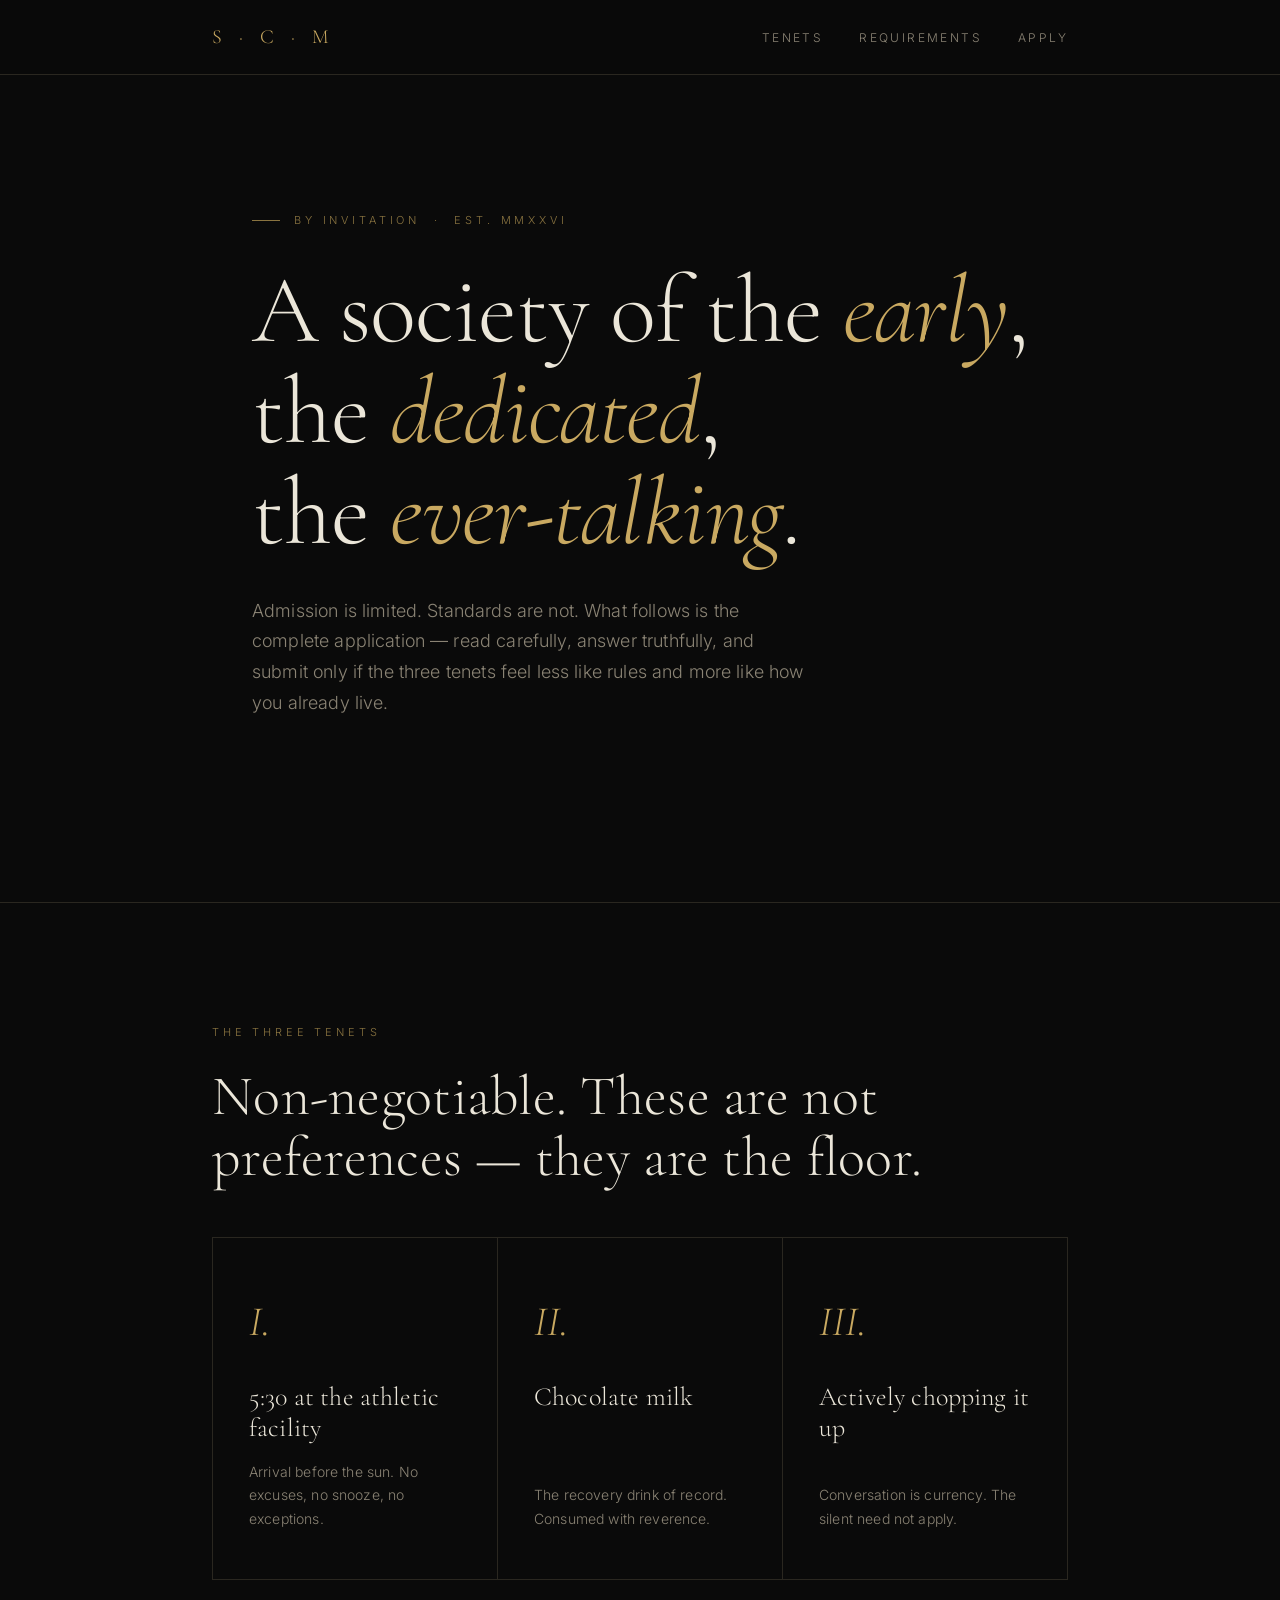
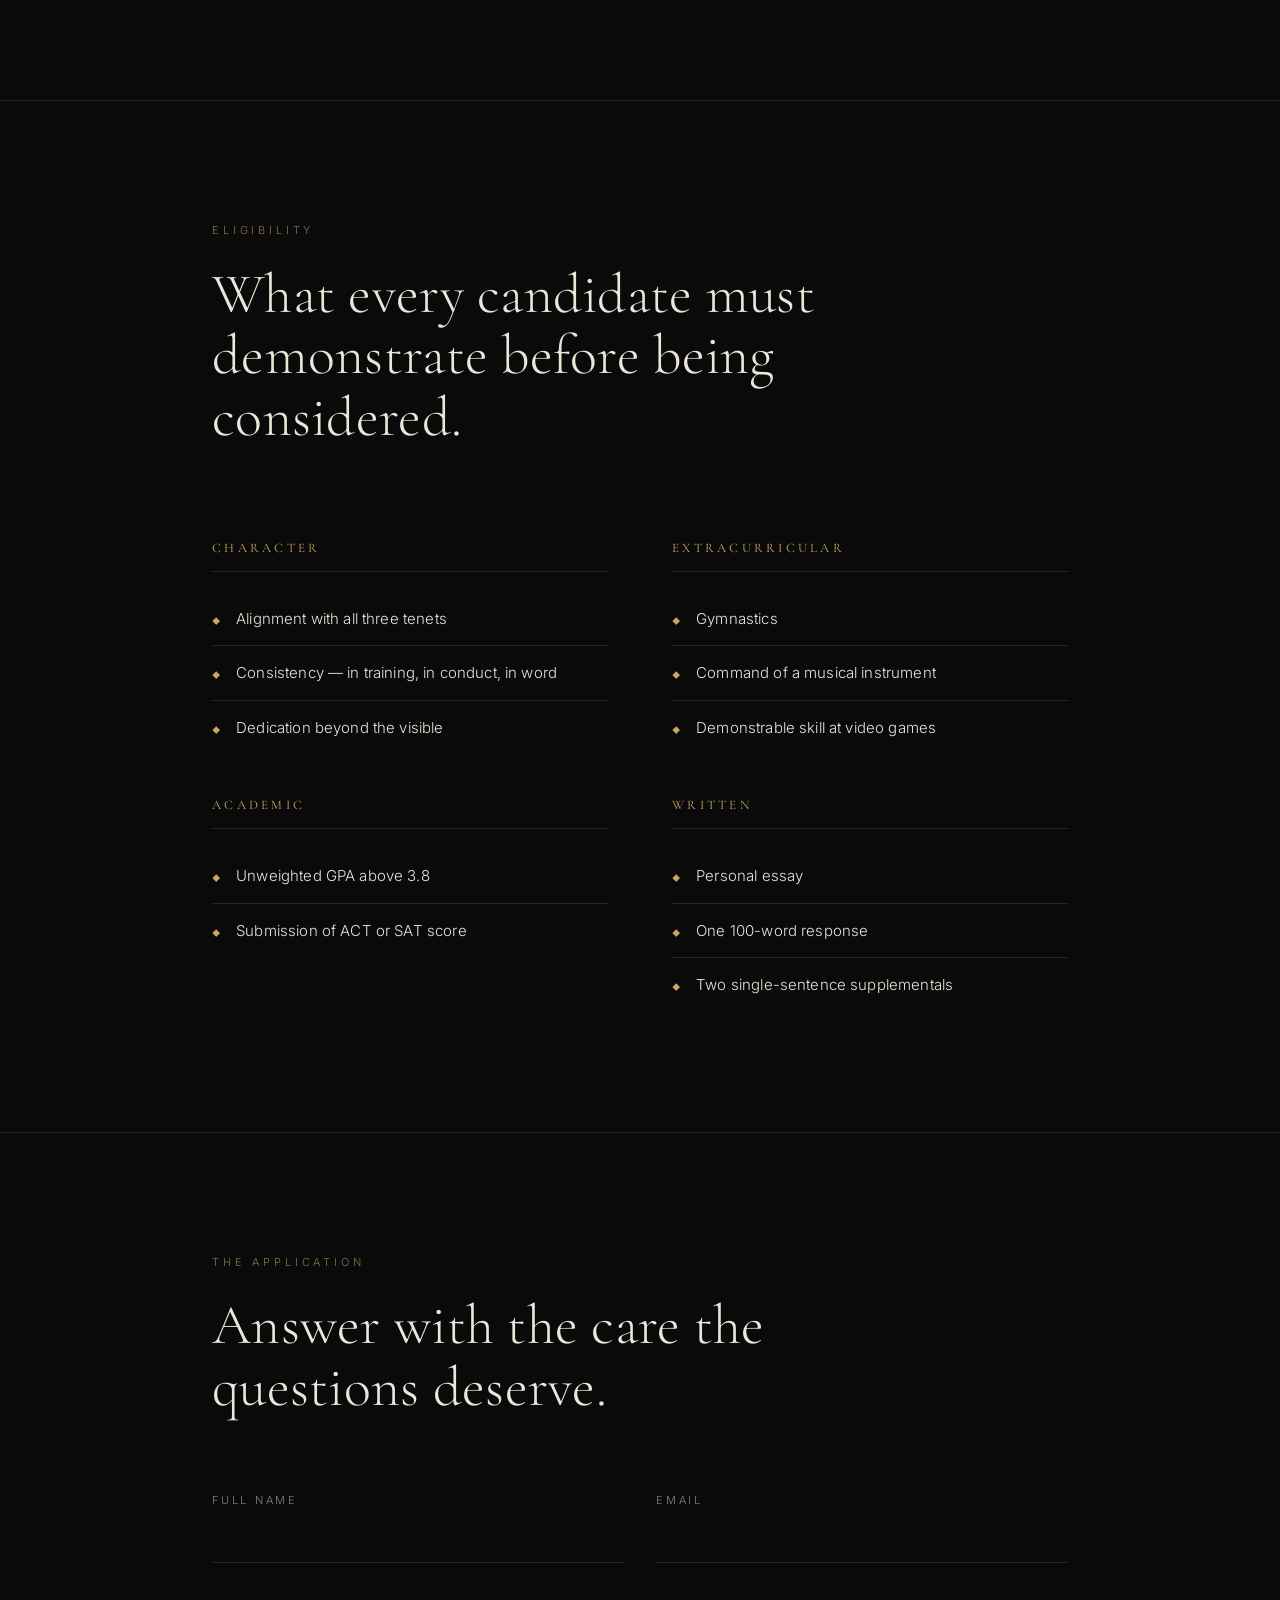
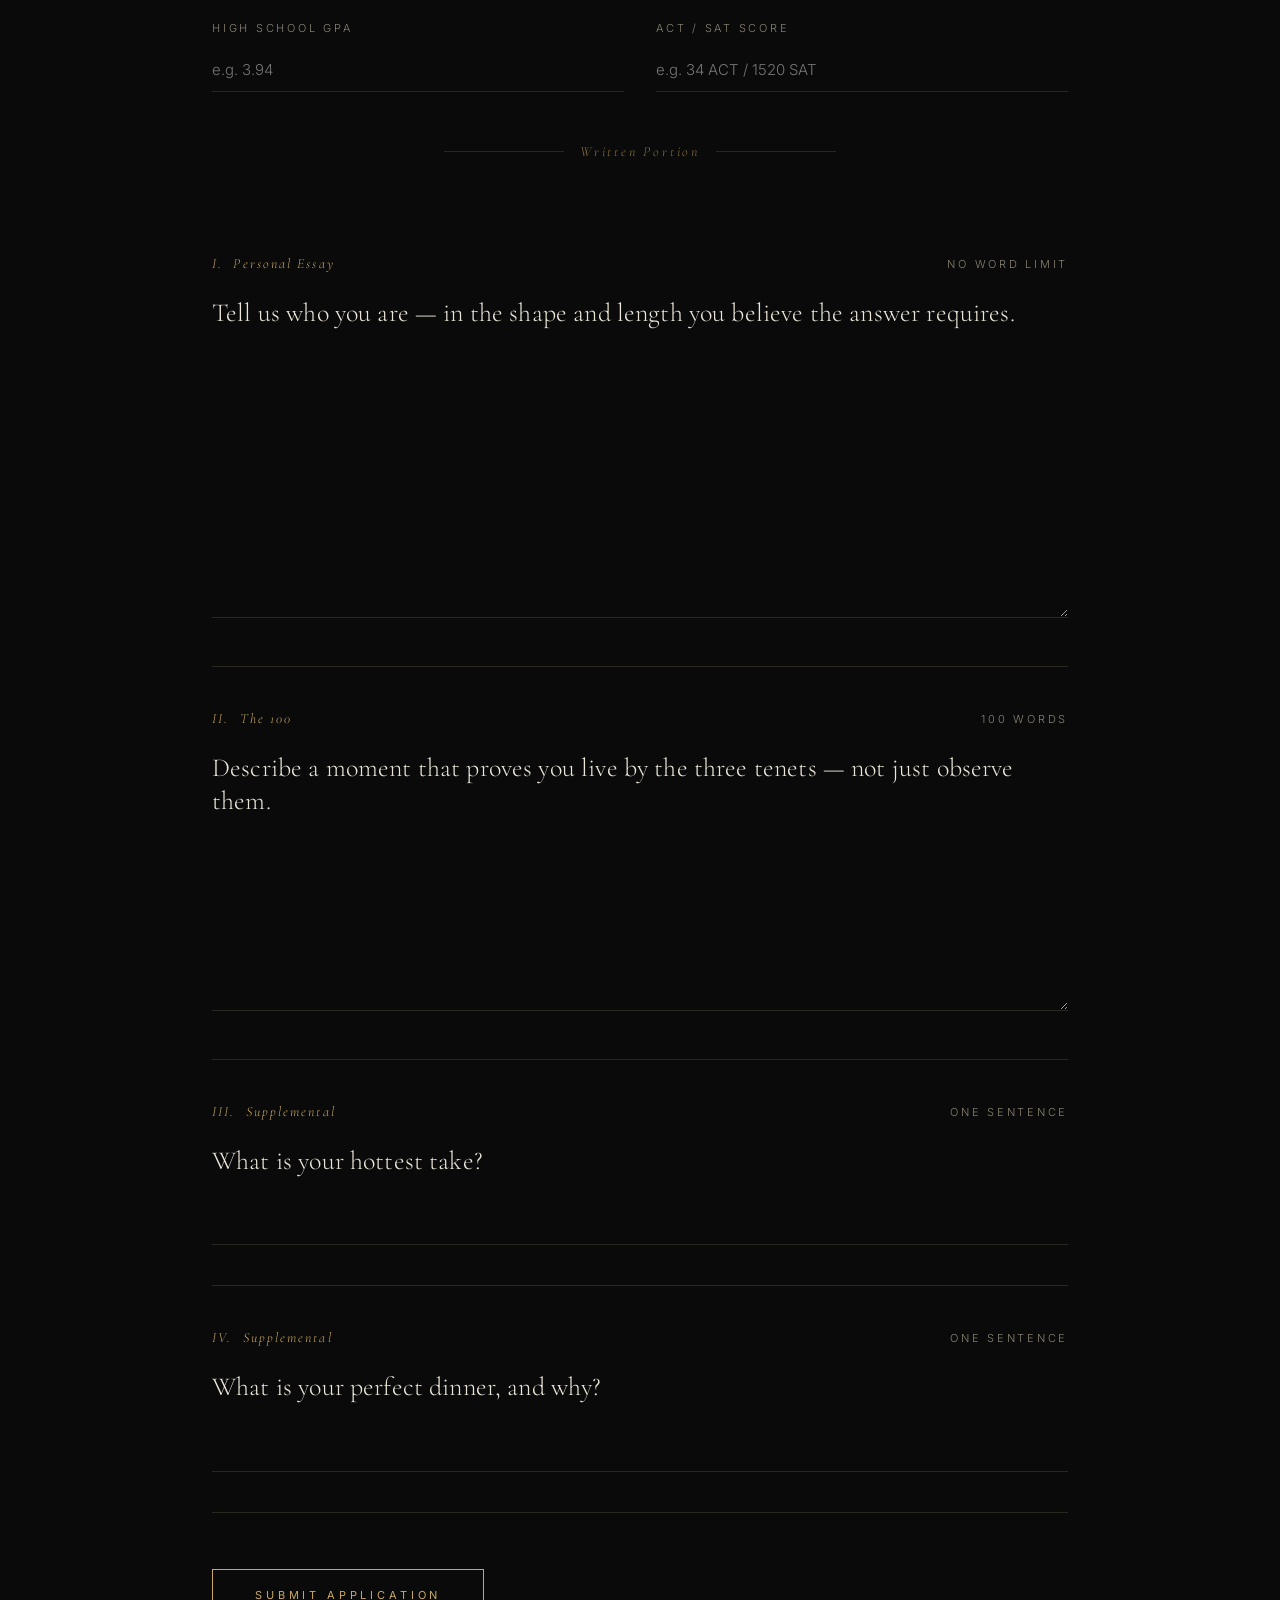
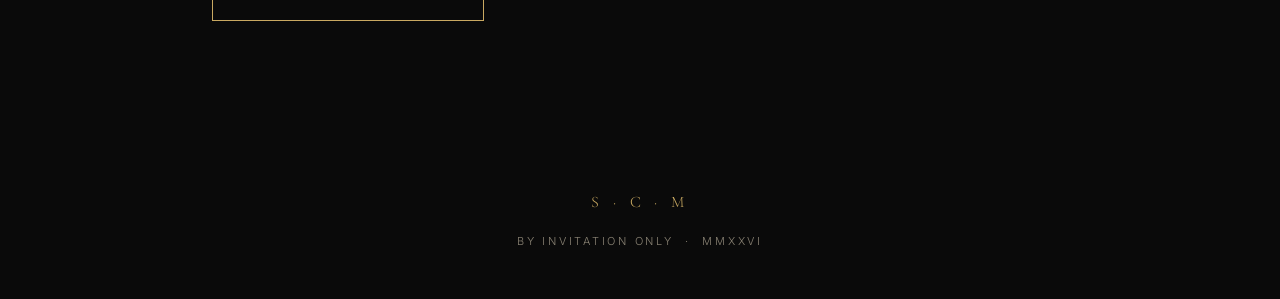
==== site/index.html @ 89fcc74a "Add dark luxury society application site Single-page site at site/index.html with the three tenets, " ====
<!DOCTYPE html>
<html lang="en">
<head>
<meta charset="UTF-8">
<meta name="viewport" content="width=device-width, initial-scale=1.0">
<title>The Society — Application</title>
<link rel="preconnect" href="https://fonts.googleapis.com">
<link rel="preconnect" href="https://fonts.gstatic.com" crossorigin>
<link href="https://fonts.googleapis.com/css2?family=Cormorant+Garamond:wght@300;400;500&family=Inter:wght@300;400;500&display=swap" rel="stylesheet">
<style>
  :root {
    --bg: #0a0a0a;
    --bg-soft: #111111;
    --ink: #ebe6d9;
    --ink-dim: #8a8374;
    --rule: #2a2720;
    --gold: #c9a961;
    --gold-dim: #8a7440;
  }

  * { margin: 0; padding: 0; box-sizing: border-box; }

  html { scroll-behavior: smooth; }

  body {
    background: var(--bg);
    color: var(--ink);
    font-family: 'Inter', -apple-system, sans-serif;
    font-weight: 300;
    font-size: 15px;
    line-height: 1.7;
    letter-spacing: 0.01em;
    -webkit-font-smoothing: antialiased;
  }

  .serif {
    font-family: 'Cormorant Garamond', Georgia, serif;
    font-weight: 300;
    letter-spacing: 0.005em;
  }

  /* Layout */
  .wrap {
    max-width: 920px;
    margin: 0 auto;
    padding: 0 32px;
  }

  section {
    padding: 120px 0;
    border-bottom: 1px solid var(--rule);
  }

  section:last-of-type { border-bottom: none; }

  /* Nav */
  nav {
    position: sticky;
    top: 0;
    z-index: 10;
    background: rgba(10, 10, 10, 0.85);
    backdrop-filter: blur(12px);
    -webkit-backdrop-filter: blur(12px);
    border-bottom: 1px solid var(--rule);
  }
  nav .wrap {
    display: flex;
    justify-content: space-between;
    align-items: center;
    padding-top: 20px;
    padding-bottom: 20px;
  }
  .mark {
    font-family: 'Cormorant Garamond', serif;
    font-size: 20px;
    letter-spacing: 0.3em;
    color: var(--gold);
    text-transform: uppercase;
  }
  nav ul {
    list-style: none;
    display: flex;
    gap: 36px;
  }
  nav a {
    color: var(--ink-dim);
    text-decoration: none;
    font-size: 12px;
    letter-spacing: 0.2em;
    text-transform: uppercase;
    transition: color 0.3s;
  }
  nav a:hover { color: var(--ink); }

  @media (max-width: 640px) {
    nav ul { display: none; }
  }

  /* Hero */
  .hero {
    min-height: 92vh;
    display: flex;
    flex-direction: column;
    justify-content: center;
    padding: 80px 0;
    border-bottom: 1px solid var(--rule);
  }
  .eyebrow {
    font-size: 11px;
    letter-spacing: 0.35em;
    text-transform: uppercase;
    color: var(--gold-dim);
    margin-bottom: 32px;
  }
  .eyebrow::before {
    content: "";
    display: inline-block;
    width: 28px;
    height: 1px;
    background: var(--gold-dim);
    vertical-align: middle;
    margin-right: 14px;
  }
  h1 {
    font-family: 'Cormorant Garamond', serif;
    font-weight: 300;
    font-size: clamp(48px, 8vw, 96px);
    line-height: 1.05;
    letter-spacing: -0.01em;
    margin-bottom: 32px;
  }
  h1 em {
    font-style: italic;
    color: var(--gold);
  }
  .lede {
    font-size: 18px;
    color: var(--ink-dim);
    max-width: 560px;
    margin-bottom: 48px;
  }

  /* Section headers */
  .section-label {
    font-size: 11px;
    letter-spacing: 0.35em;
    text-transform: uppercase;
    color: var(--gold-dim);
    margin-bottom: 24px;
  }
  h2 {
    font-family: 'Cormorant Garamond', serif;
    font-weight: 300;
    font-size: clamp(36px, 5vw, 56px);
    line-height: 1.1;
    margin-bottom: 48px;
    max-width: 720px;
  }

  /* Tenets */
  .tenets {
    display: grid;
    grid-template-columns: repeat(3, 1fr);
    gap: 1px;
    background: var(--rule);
    border: 1px solid var(--rule);
    margin-top: 48px;
  }
  .tenet {
    background: var(--bg);
    padding: 48px 36px;
    min-height: 260px;
    display: flex;
    flex-direction: column;
    justify-content: space-between;
  }
  .tenet-num {
    font-family: 'Cormorant Garamond', serif;
    font-style: italic;
    font-size: 42px;
    color: var(--gold);
    font-weight: 300;
  }
  .tenet-title {
    font-family: 'Cormorant Garamond', serif;
    font-size: 26px;
    line-height: 1.2;
    margin-top: 24px;
  }
  .tenet-body {
    color: var(--ink-dim);
    font-size: 14px;
    margin-top: 16px;
  }
  @media (max-width: 720px) {
    .tenets { grid-template-columns: 1fr; }
  }

  /* Requirements */
  .reqs {
    display: grid;
    grid-template-columns: 1fr 1fr;
    gap: 0 64px;
    margin-top: 24px;
  }
  .reqs h3 {
    font-family: 'Cormorant Garamond', serif;
    font-weight: 400;
    font-size: 13px;
    letter-spacing: 0.25em;
    text-transform: uppercase;
    color: var(--gold);
    margin: 40px 0 20px;
    padding-bottom: 12px;
    border-bottom: 1px solid var(--rule);
  }
  .reqs ul {
    list-style: none;
  }
  .reqs li {
    padding: 14px 0;
    border-bottom: 1px solid var(--rule);
    color: var(--ink);
    font-size: 15px;
    display: flex;
    align-items: baseline;
    gap: 16px;
  }
  .reqs li::before {
    content: "◆";
    color: var(--gold);
    font-size: 8px;
    flex-shrink: 0;
  }
  .reqs li:last-child { border-bottom: none; }
  @media (max-width: 720px) {
    .reqs { grid-template-columns: 1fr; }
  }

  /* Application */
  .form {
    margin-top: 32px;
  }
  .prompt {
    padding: 40px 0;
    border-bottom: 1px solid var(--rule);
  }
  .prompt:last-child { border-bottom: none; }
  .prompt-meta {
    display: flex;
    justify-content: space-between;
    align-items: baseline;
    margin-bottom: 20px;
  }
  .prompt-num {
    font-family: 'Cormorant Garamond', serif;
    font-style: italic;
    font-size: 14px;
    color: var(--gold);
    letter-spacing: 0.15em;
  }
  .prompt-limit {
    font-size: 11px;
    letter-spacing: 0.25em;
    text-transform: uppercase;
    color: var(--ink-dim);
  }
  .prompt-q {
    font-family: 'Cormorant Garamond', serif;
    font-size: 26px;
    line-height: 1.3;
    color: var(--ink);
    margin-bottom: 24px;
  }
  .field {
    display: block;
    margin-top: 24px;
  }
  .field label {
    display: block;
    font-size: 11px;
    letter-spacing: 0.25em;
    text-transform: uppercase;
    color: var(--ink-dim);
    margin-bottom: 10px;
  }
  input[type="text"],
  input[type="email"],
  input[type="number"],
  textarea {
    width: 100%;
    background: transparent;
    border: none;
    border-bottom: 1px solid var(--rule);
    padding: 12px 0;
    color: var(--ink);
    font-family: inherit;
    font-size: 15px;
    font-weight: 300;
    transition: border-color 0.3s;
    resize: vertical;
  }
  input:focus, textarea:focus {
    outline: none;
    border-bottom-color: var(--gold);
  }
  textarea {
    min-height: 120px;
    line-height: 1.6;
  }
  .grid-2 {
    display: grid;
    grid-template-columns: 1fr 1fr;
    gap: 32px;
  }
  @media (max-width: 640px) {
    .grid-2 { grid-template-columns: 1fr; }
  }

  /* Button */
  .submit {
    margin-top: 56px;
    background: transparent;
    border: 1px solid var(--gold);
    color: var(--gold);
    padding: 18px 42px;
    font-family: inherit;
    font-size: 11px;
    letter-spacing: 0.35em;
    text-transform: uppercase;
    cursor: pointer;
    transition: all 0.3s;
  }
  .submit:hover {
    background: var(--gold);
    color: var(--bg);
  }

  /* Footer */
  footer {
    padding: 48px 0;
    text-align: center;
    color: var(--ink-dim);
    font-size: 11px;
    letter-spacing: 0.25em;
    text-transform: uppercase;
  }
  footer .mark {
    display: block;
    margin-bottom: 16px;
    font-size: 16px;
  }

  /* Decorative divider */
  .divider {
    display: flex;
    align-items: center;
    justify-content: center;
    gap: 16px;
    margin: 48px 0;
    color: var(--gold-dim);
  }
  .divider::before, .divider::after {
    content: "";
    flex: 1;
    max-width: 120px;
    height: 1px;
    background: var(--rule);
  }
  .divider span {
    font-family: 'Cormorant Garamond', serif;
    font-style: italic;
    font-size: 14px;
    letter-spacing: 0.2em;
  }
</style>
</head>
<body>

<nav>
  <div class="wrap">
    <div class="mark">S · C · M</div>
    <ul>
      <li><a href="#tenets">Tenets</a></li>
      <li><a href="#requirements">Requirements</a></li>
      <li><a href="#apply">Apply</a></li>
    </ul>
  </div>
</nav>

<header class="hero">
  <div class="wrap">
    <div class="eyebrow">By Invitation &nbsp;·&nbsp; Est. MMXXVI</div>
    <h1>A society of the <em>early</em>,<br>the <em>dedicated</em>,<br>the <em>ever-talking</em>.</h1>
    <p class="lede">Admission is limited. Standards are not. What follows is the complete application — read carefully, answer truthfully, and submit only if the three tenets feel less like rules and more like how you already live.</p>
  </div>
</header>

<section id="tenets">
  <div class="wrap">
    <div class="section-label">The Three Tenets</div>
    <h2 class="serif">Non-negotiable. These are not preferences — they are the floor.</h2>

    <div class="tenets">
      <div class="tenet">
        <div>
          <div class="tenet-num">I.</div>
          <div class="tenet-title">5:30 at the athletic facility</div>
        </div>
        <div class="tenet-body">Arrival before the sun. No excuses, no snooze, no exceptions.</div>
      </div>
      <div class="tenet">
        <div>
          <div class="tenet-num">II.</div>
          <div class="tenet-title">Chocolate milk</div>
        </div>
        <div class="tenet-body">The recovery drink of record. Consumed with reverence.</div>
      </div>
      <div class="tenet">
        <div>
          <div class="tenet-num">III.</div>
          <div class="tenet-title">Actively chopping it up</div>
        </div>
        <div class="tenet-body">Conversation is currency. The silent need not apply.</div>
      </div>
    </div>
  </div>
</section>

<section id="requirements">
  <div class="wrap">
    <div class="section-label">Eligibility</div>
    <h2 class="serif">What every candidate must demonstrate before being considered.</h2>

    <div class="reqs">
      <div>
        <h3>Character</h3>
        <ul>
          <li>Alignment with all three tenets</li>
          <li>Consistency — in training, in conduct, in word</li>
          <li>Dedication beyond the visible</li>
        </ul>
      </div>
      <div>
        <h3>Extracurricular</h3>
        <ul>
          <li>Gymnastics</li>
          <li>Command of a musical instrument</li>
          <li>Demonstrable skill at video games</li>
        </ul>
      </div>
      <div>
        <h3>Academic</h3>
        <ul>
          <li>Unweighted GPA above 3.8</li>
          <li>Submission of ACT or SAT score</li>
        </ul>
      </div>
      <div>
        <h3>Written</h3>
        <ul>
          <li>Personal essay</li>
          <li>One 100-word response</li>
          <li>Two single-sentence supplementals</li>
        </ul>
      </div>
    </div>
  </div>
</section>

<section id="apply">
  <div class="wrap">
    <div class="section-label">The Application</div>
    <h2 class="serif">Answer with the care the questions deserve.</h2>

    <form class="form" onsubmit="event.preventDefault(); alert('Application received. You will be contacted if selected.');">

      <div class="grid-2">
        <div class="field">
          <label>Full Name</label>
          <input type="text" required>
        </div>
        <div class="field">
          <label>Email</label>
          <input type="email" required>
        </div>
        <div class="field">
          <label>High School GPA</label>
          <input type="text" placeholder="e.g. 3.94" required>
        </div>
        <div class="field">
          <label>ACT / SAT Score</label>
          <input type="text" placeholder="e.g. 34 ACT / 1520 SAT" required>
        </div>
      </div>

      <div class="divider"><span>Written Portion</span></div>

      <div class="prompt">
        <div class="prompt-meta">
          <div class="prompt-num">I. &nbsp;Personal Essay</div>
          <div class="prompt-limit">No word limit</div>
        </div>
        <div class="prompt-q">Tell us who you are — in the shape and length you believe the answer requires.</div>
        <textarea rows="10" required></textarea>
      </div>

      <div class="prompt">
        <div class="prompt-meta">
          <div class="prompt-num">II. &nbsp;The 100</div>
          <div class="prompt-limit">100 words</div>
        </div>
        <div class="prompt-q">Describe a moment that proves you live by the three tenets — not just observe them.</div>
        <textarea rows="6" required></textarea>
      </div>

      <div class="prompt">
        <div class="prompt-meta">
          <div class="prompt-num">III. &nbsp;Supplemental</div>
          <div class="prompt-limit">One sentence</div>
        </div>
        <div class="prompt-q">What is your hottest take?</div>
        <input type="text" required>
      </div>

      <div class="prompt">
        <div class="prompt-meta">
          <div class="prompt-num">IV. &nbsp;Supplemental</div>
          <div class="prompt-limit">One sentence</div>
        </div>
        <div class="prompt-q">What is your perfect dinner, and why?</div>
        <input type="text" required>
      </div>

      <button type="submit" class="submit">Submit Application</button>
    </form>
  </div>
</section>

<footer>
  <div class="mark">S · C · M</div>
  <div>By Invitation Only &nbsp;·&nbsp; MMXXVI</div>
</footer>

</body>
</html>
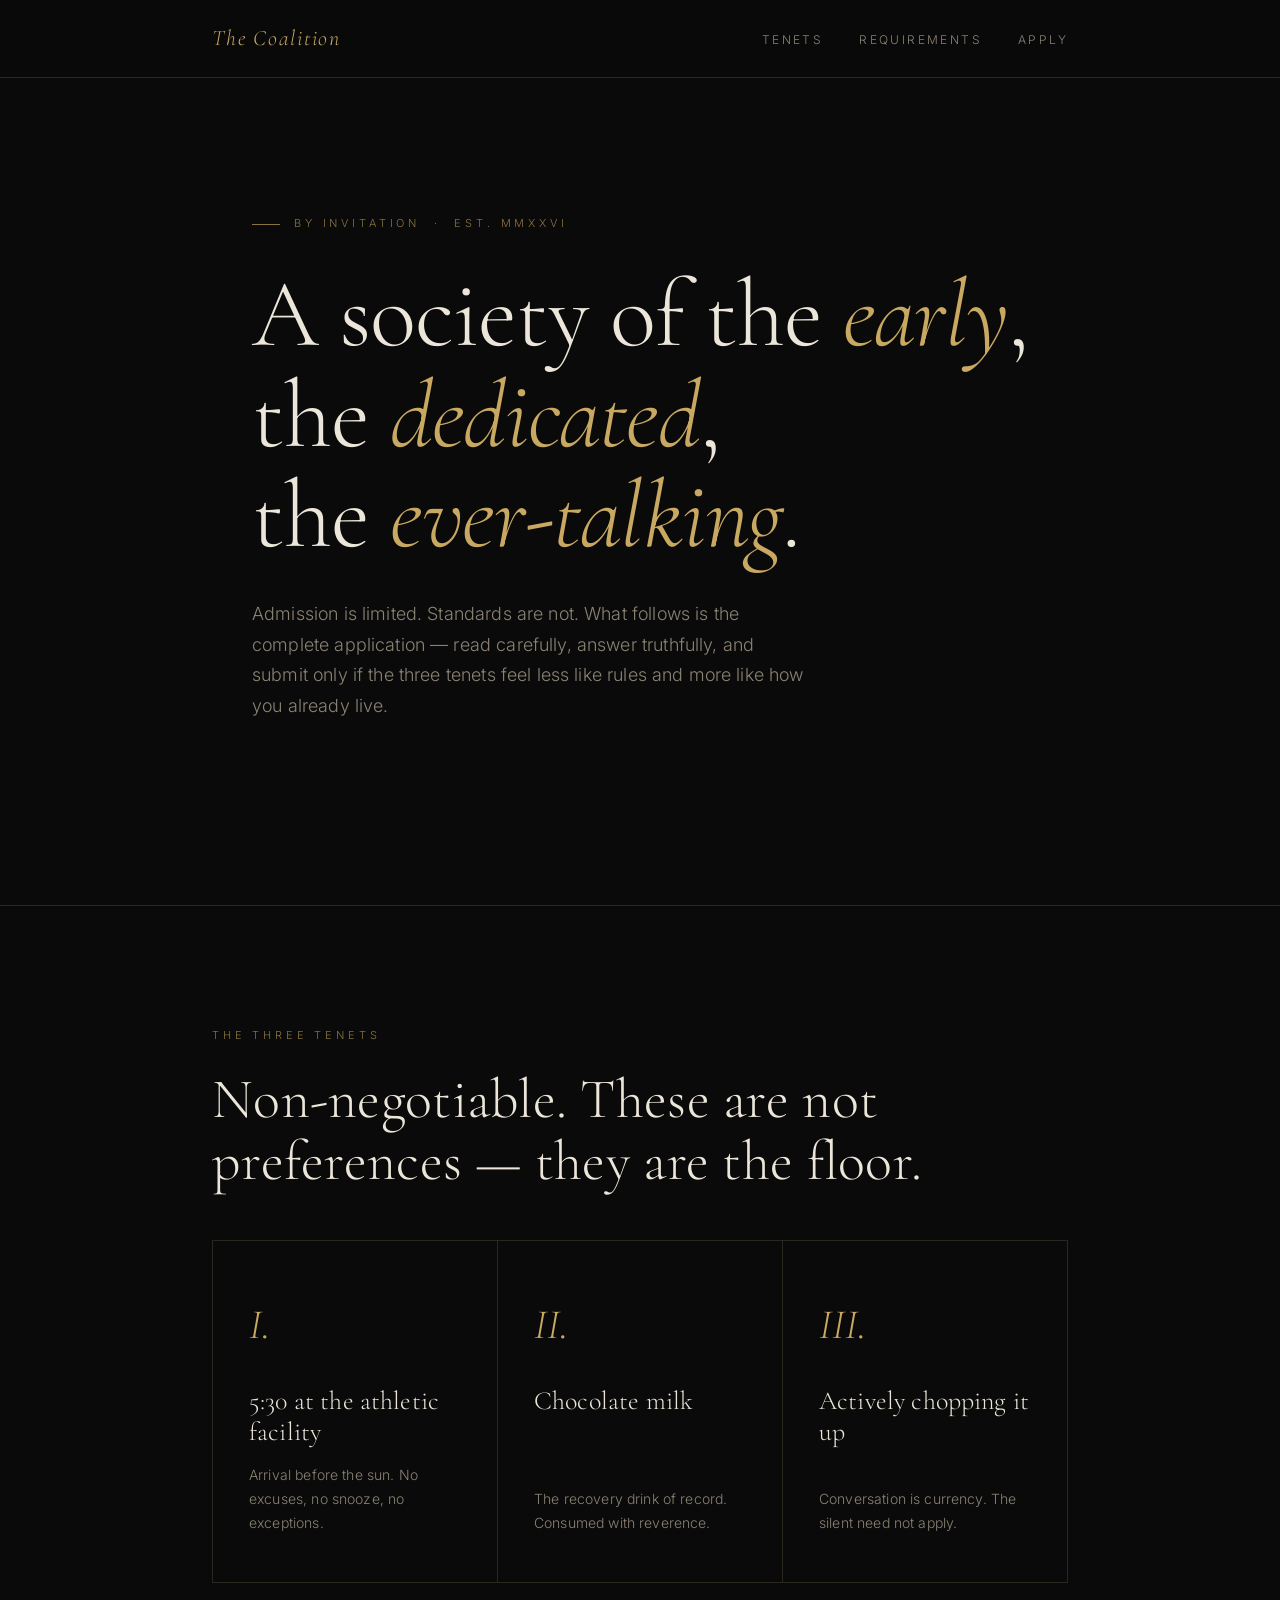
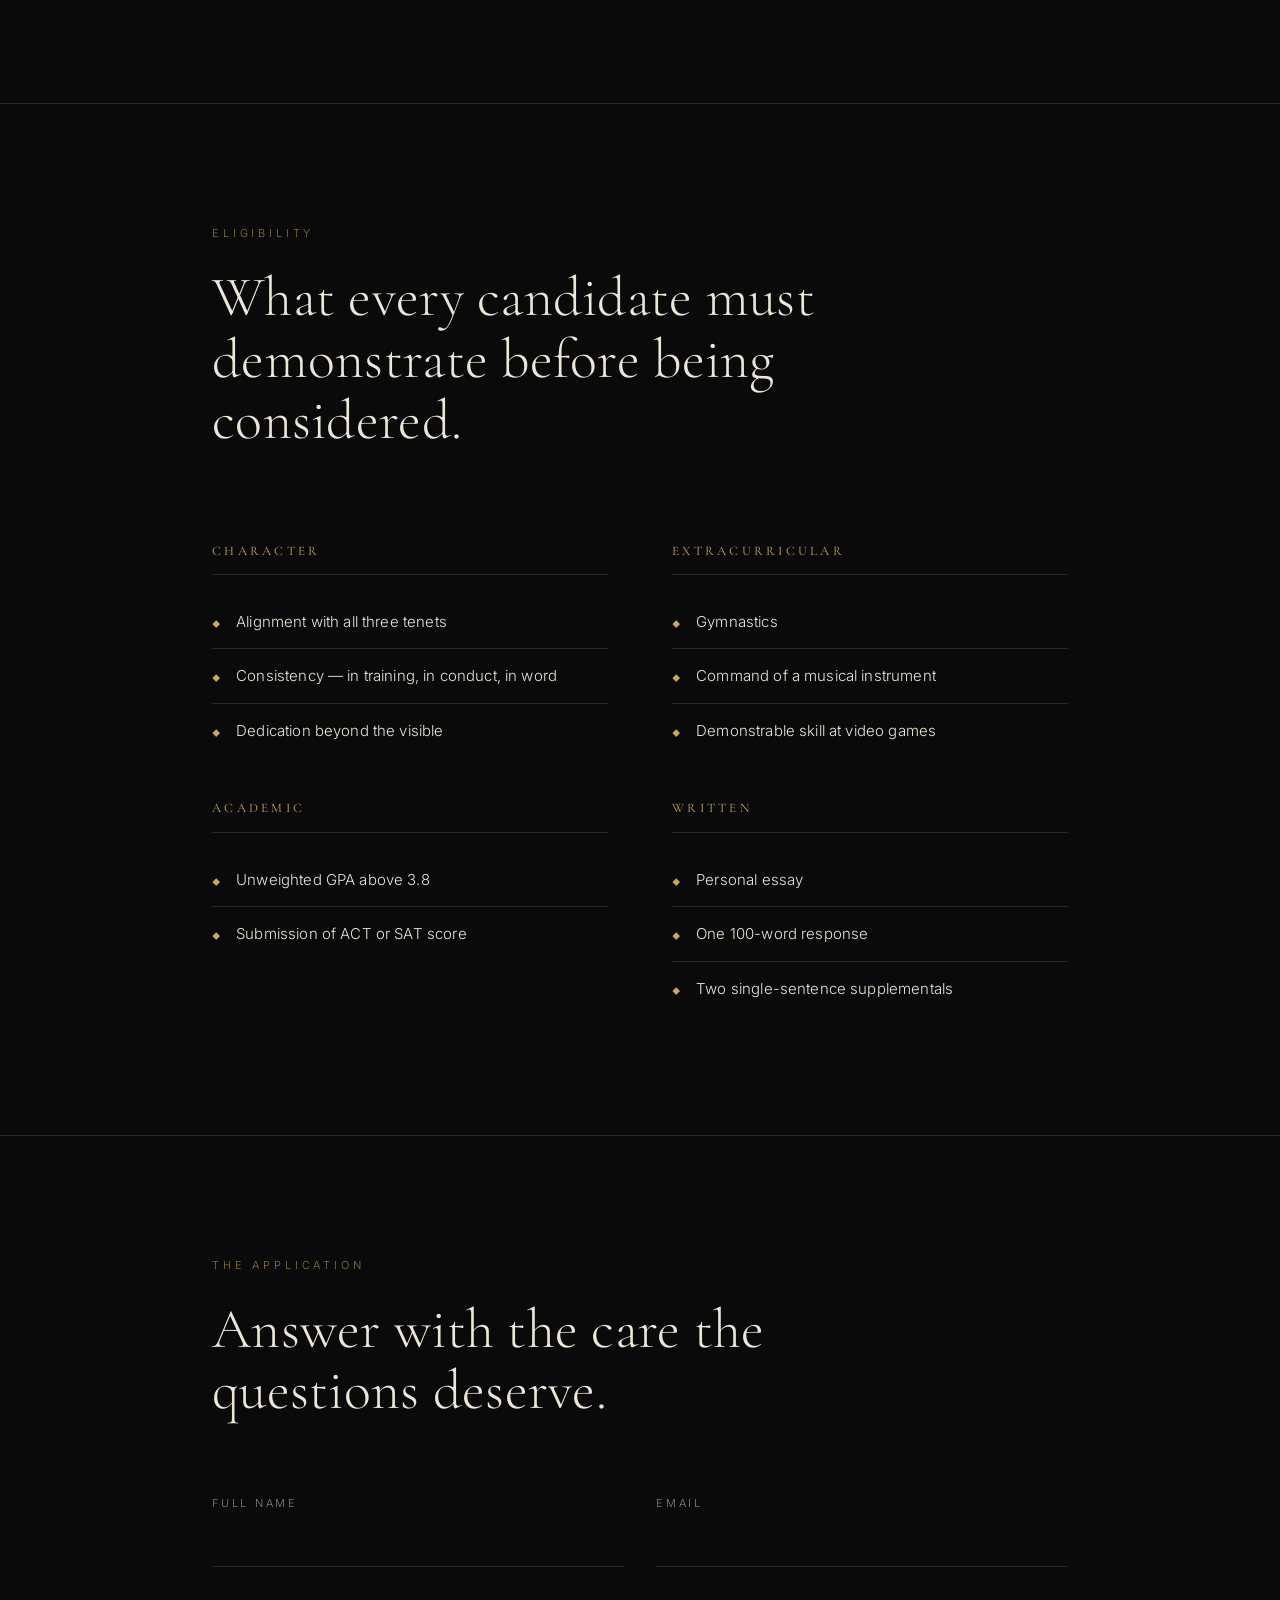
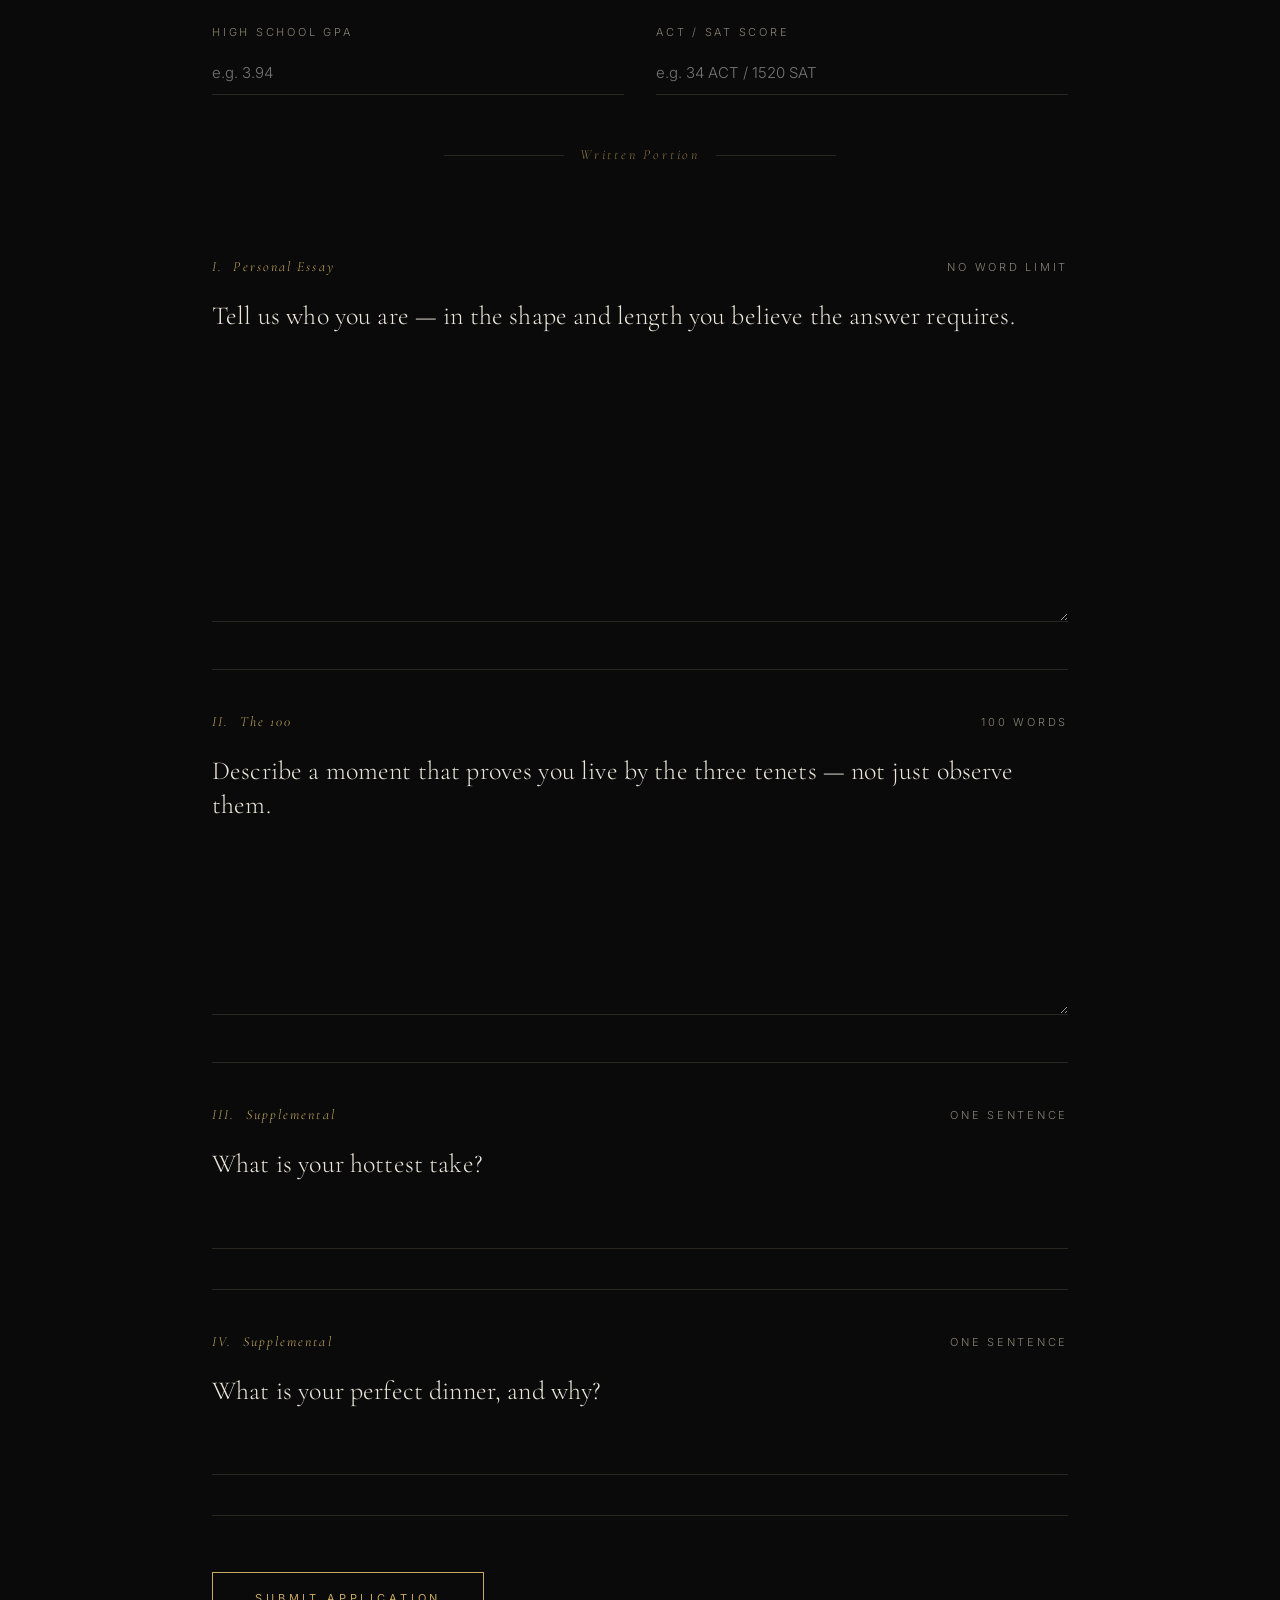
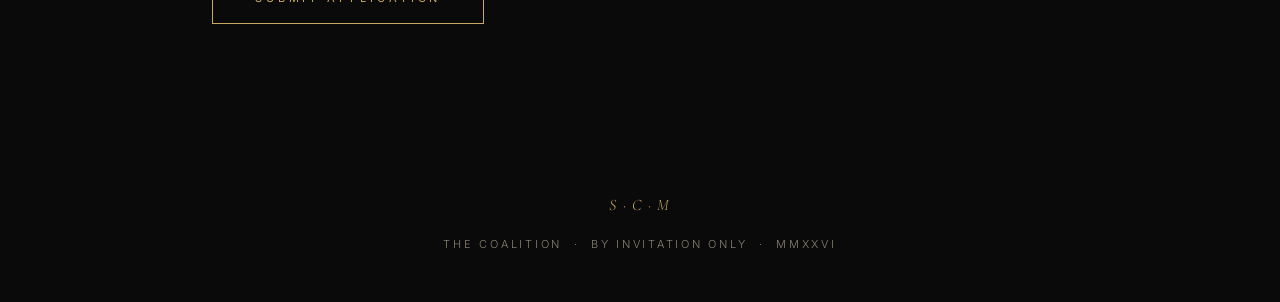
==== commit 68036c1c: "Name the society: The Coalition https://claude.ai/code/session_01GYjCEnN2WWTP6Vhx4jPTdo" ====
--- a/site/index.html
+++ b/site/index.html
@@ -3,7 +3,7 @@
 <head>
 <meta charset="UTF-8">
 <meta name="viewport" content="width=device-width, initial-scale=1.0">
-<title>The Society — Application</title>
+<title>The Coalition — Application</title>
 <link rel="preconnect" href="https://fonts.googleapis.com">
 <link rel="preconnect" href="https://fonts.gstatic.com" crossorigin>
 <link href="https://fonts.googleapis.com/css2?family=Cormorant+Garamond:wght@300;400;500&family=Inter:wght@300;400;500&display=swap" rel="stylesheet">
@@ -72,10 +72,10 @@
   }
   .mark {
     font-family: 'Cormorant Garamond', serif;
-    font-size: 20px;
-    letter-spacing: 0.3em;
-    color: var(--gold);
-    text-transform: uppercase;
+    font-size: 22px;
+    font-style: italic;
+    letter-spacing: 0.08em;
+    color: var(--gold);
   }
   nav ul {
     list-style: none;
@@ -379,7 +379,7 @@
 
 <nav>
   <div class="wrap">
-    <div class="mark">S · C · M</div>
+    <div class="mark">The Coalition</div>
     <ul>
       <li><a href="#tenets">Tenets</a></li>
       <li><a href="#requirements">Requirements</a></li>
@@ -539,7 +539,7 @@
 
 <footer>
   <div class="mark">S · C · M</div>
-  <div>By Invitation Only &nbsp;·&nbsp; MMXXVI</div>
+  <div>The Coalition &nbsp;·&nbsp; By Invitation Only &nbsp;·&nbsp; MMXXVI</div>
 </footer>
 
 </body>
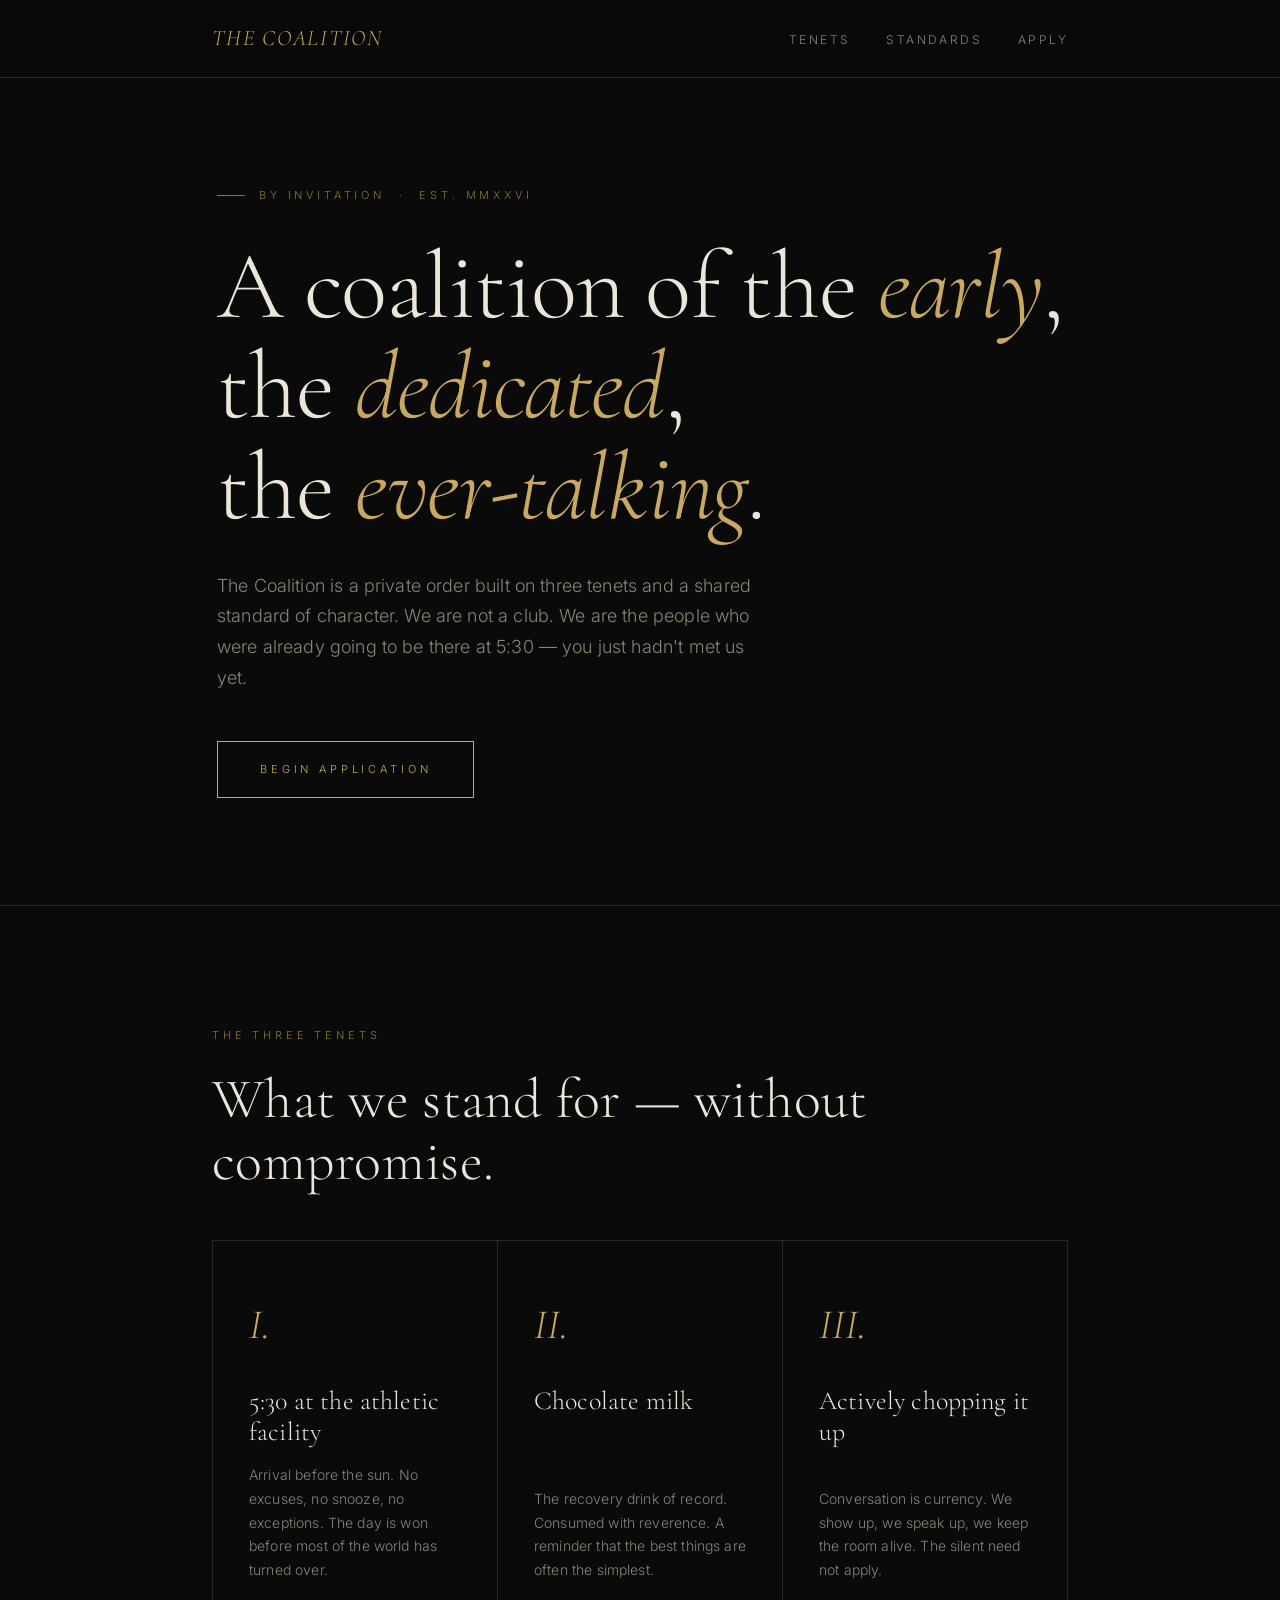
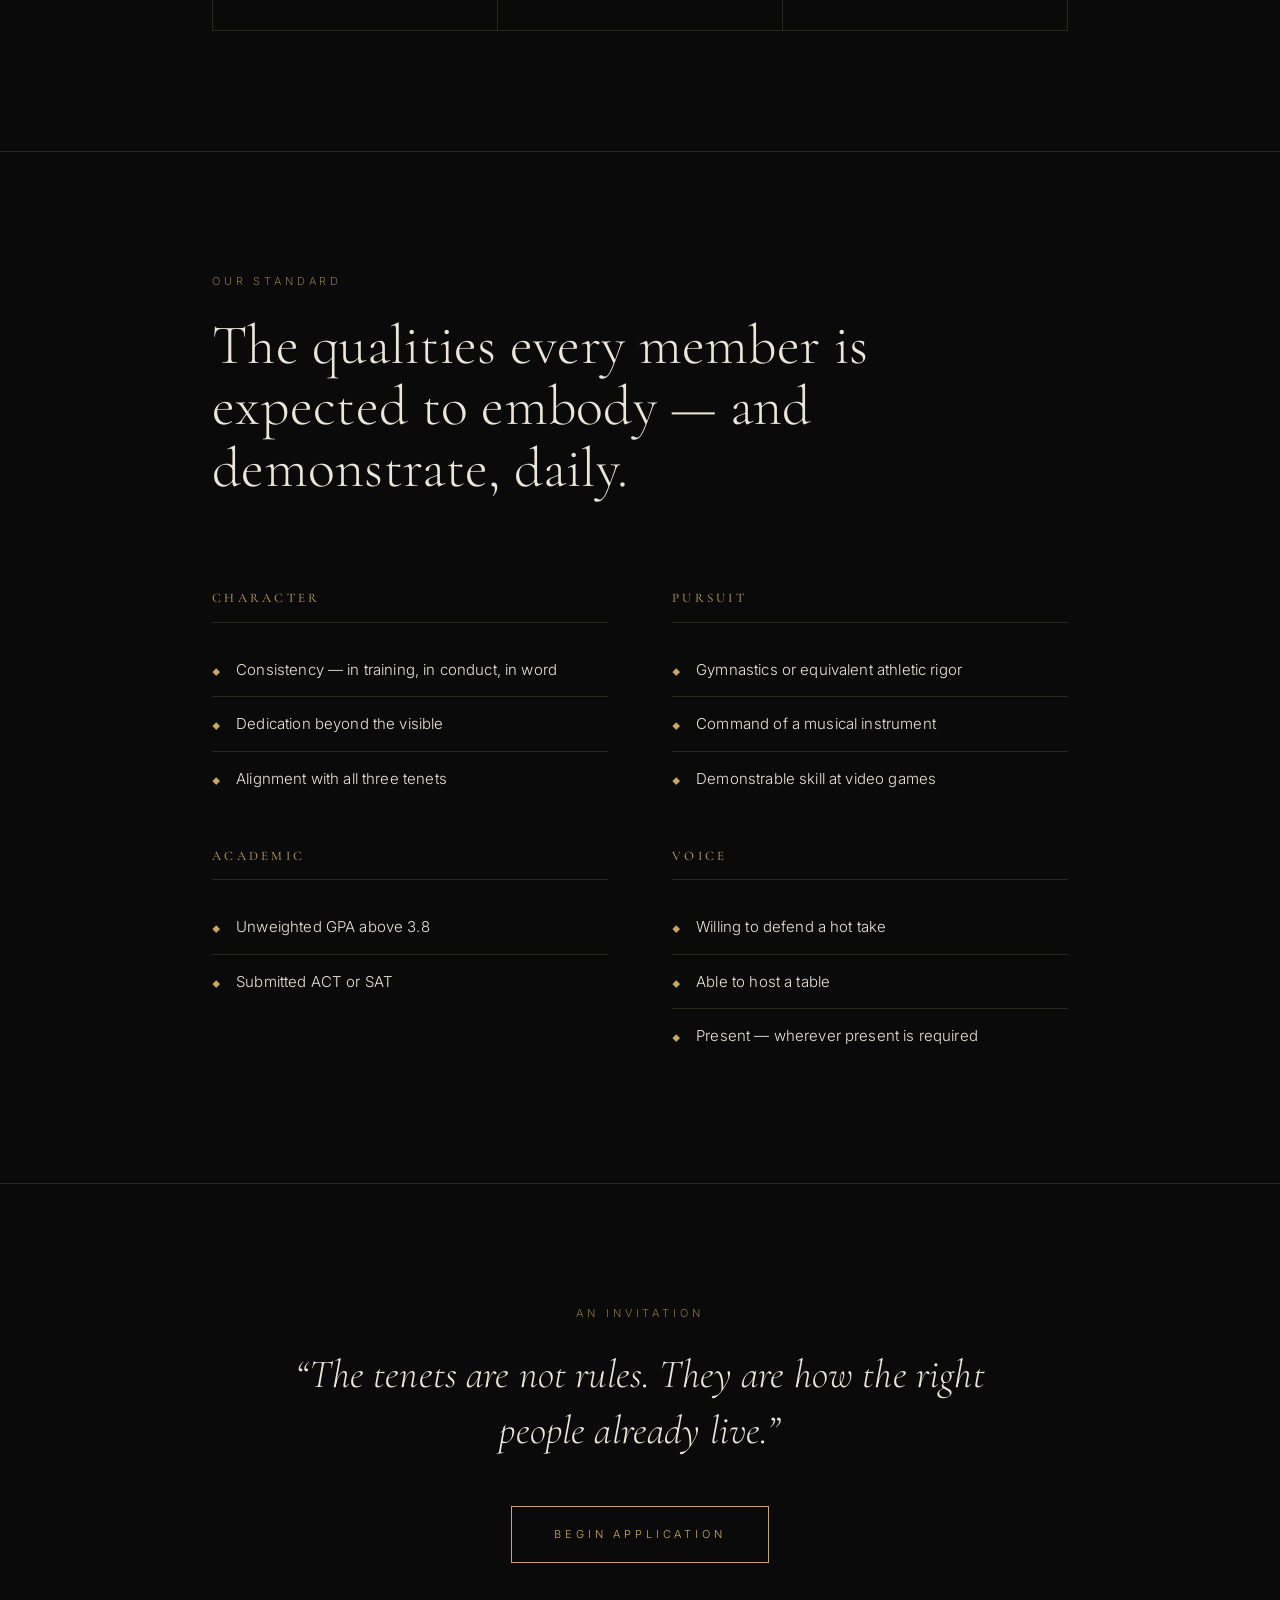
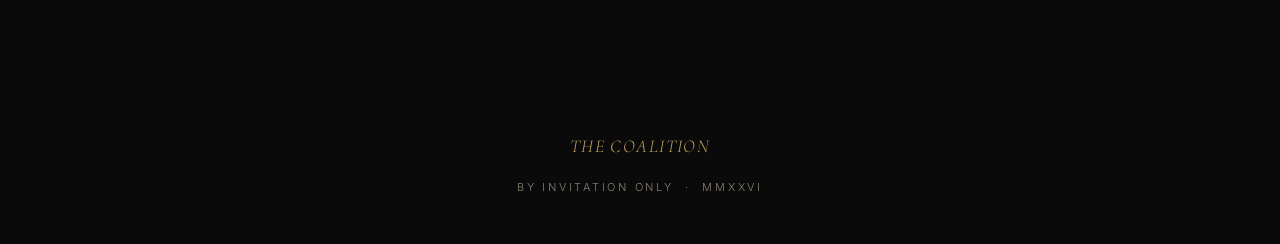
==== commit 229e6fe3: "Split home and application into separate pages Home page (site/index.html) now shows identity, tenet" ====
--- a/site/index.html
+++ b/site/index.html
@@ -3,387 +3,21 @@
 <head>
 <meta charset="UTF-8">
 <meta name="viewport" content="width=device-width, initial-scale=1.0">
-<title>The Coalition — Application</title>
+<title>The Coalition</title>
 <link rel="preconnect" href="https://fonts.googleapis.com">
 <link rel="preconnect" href="https://fonts.gstatic.com" crossorigin>
-<link href="https://fonts.googleapis.com/css2?family=Cormorant+Garamond:wght@300;400;500&family=Inter:wght@300;400;500&display=swap" rel="stylesheet">
-<style>
-  :root {
-    --bg: #0a0a0a;
-    --bg-soft: #111111;
-    --ink: #ebe6d9;
-    --ink-dim: #8a8374;
-    --rule: #2a2720;
-    --gold: #c9a961;
-    --gold-dim: #8a7440;
-  }
-
-  * { margin: 0; padding: 0; box-sizing: border-box; }
-
-  html { scroll-behavior: smooth; }
-
-  body {
-    background: var(--bg);
-    color: var(--ink);
-    font-family: 'Inter', -apple-system, sans-serif;
-    font-weight: 300;
-    font-size: 15px;
-    line-height: 1.7;
-    letter-spacing: 0.01em;
-    -webkit-font-smoothing: antialiased;
-  }
-
-  .serif {
-    font-family: 'Cormorant Garamond', Georgia, serif;
-    font-weight: 300;
-    letter-spacing: 0.005em;
-  }
-
-  /* Layout */
-  .wrap {
-    max-width: 920px;
-    margin: 0 auto;
-    padding: 0 32px;
-  }
-
-  section {
-    padding: 120px 0;
-    border-bottom: 1px solid var(--rule);
-  }
-
-  section:last-of-type { border-bottom: none; }
-
-  /* Nav */
-  nav {
-    position: sticky;
-    top: 0;
-    z-index: 10;
-    background: rgba(10, 10, 10, 0.85);
-    backdrop-filter: blur(12px);
-    -webkit-backdrop-filter: blur(12px);
-    border-bottom: 1px solid var(--rule);
-  }
-  nav .wrap {
-    display: flex;
-    justify-content: space-between;
-    align-items: center;
-    padding-top: 20px;
-    padding-bottom: 20px;
-  }
-  .mark {
-    font-family: 'Cormorant Garamond', serif;
-    font-size: 22px;
-    font-style: italic;
-    letter-spacing: 0.08em;
-    color: var(--gold);
-  }
-  nav ul {
-    list-style: none;
-    display: flex;
-    gap: 36px;
-  }
-  nav a {
-    color: var(--ink-dim);
-    text-decoration: none;
-    font-size: 12px;
-    letter-spacing: 0.2em;
-    text-transform: uppercase;
-    transition: color 0.3s;
-  }
-  nav a:hover { color: var(--ink); }
-
-  @media (max-width: 640px) {
-    nav ul { display: none; }
-  }
-
-  /* Hero */
-  .hero {
-    min-height: 92vh;
-    display: flex;
-    flex-direction: column;
-    justify-content: center;
-    padding: 80px 0;
-    border-bottom: 1px solid var(--rule);
-  }
-  .eyebrow {
-    font-size: 11px;
-    letter-spacing: 0.35em;
-    text-transform: uppercase;
-    color: var(--gold-dim);
-    margin-bottom: 32px;
-  }
-  .eyebrow::before {
-    content: "";
-    display: inline-block;
-    width: 28px;
-    height: 1px;
-    background: var(--gold-dim);
-    vertical-align: middle;
-    margin-right: 14px;
-  }
-  h1 {
-    font-family: 'Cormorant Garamond', serif;
-    font-weight: 300;
-    font-size: clamp(48px, 8vw, 96px);
-    line-height: 1.05;
-    letter-spacing: -0.01em;
-    margin-bottom: 32px;
-  }
-  h1 em {
-    font-style: italic;
-    color: var(--gold);
-  }
-  .lede {
-    font-size: 18px;
-    color: var(--ink-dim);
-    max-width: 560px;
-    margin-bottom: 48px;
-  }
-
-  /* Section headers */
-  .section-label {
-    font-size: 11px;
-    letter-spacing: 0.35em;
-    text-transform: uppercase;
-    color: var(--gold-dim);
-    margin-bottom: 24px;
-  }
-  h2 {
-    font-family: 'Cormorant Garamond', serif;
-    font-weight: 300;
-    font-size: clamp(36px, 5vw, 56px);
-    line-height: 1.1;
-    margin-bottom: 48px;
-    max-width: 720px;
-  }
-
-  /* Tenets */
-  .tenets {
-    display: grid;
-    grid-template-columns: repeat(3, 1fr);
-    gap: 1px;
-    background: var(--rule);
-    border: 1px solid var(--rule);
-    margin-top: 48px;
-  }
-  .tenet {
-    background: var(--bg);
-    padding: 48px 36px;
-    min-height: 260px;
-    display: flex;
-    flex-direction: column;
-    justify-content: space-between;
-  }
-  .tenet-num {
-    font-family: 'Cormorant Garamond', serif;
-    font-style: italic;
-    font-size: 42px;
-    color: var(--gold);
-    font-weight: 300;
-  }
-  .tenet-title {
-    font-family: 'Cormorant Garamond', serif;
-    font-size: 26px;
-    line-height: 1.2;
-    margin-top: 24px;
-  }
-  .tenet-body {
-    color: var(--ink-dim);
-    font-size: 14px;
-    margin-top: 16px;
-  }
-  @media (max-width: 720px) {
-    .tenets { grid-template-columns: 1fr; }
-  }
-
-  /* Requirements */
-  .reqs {
-    display: grid;
-    grid-template-columns: 1fr 1fr;
-    gap: 0 64px;
-    margin-top: 24px;
-  }
-  .reqs h3 {
-    font-family: 'Cormorant Garamond', serif;
-    font-weight: 400;
-    font-size: 13px;
-    letter-spacing: 0.25em;
-    text-transform: uppercase;
-    color: var(--gold);
-    margin: 40px 0 20px;
-    padding-bottom: 12px;
-    border-bottom: 1px solid var(--rule);
-  }
-  .reqs ul {
-    list-style: none;
-  }
-  .reqs li {
-    padding: 14px 0;
-    border-bottom: 1px solid var(--rule);
-    color: var(--ink);
-    font-size: 15px;
-    display: flex;
-    align-items: baseline;
-    gap: 16px;
-  }
-  .reqs li::before {
-    content: "◆";
-    color: var(--gold);
-    font-size: 8px;
-    flex-shrink: 0;
-  }
-  .reqs li:last-child { border-bottom: none; }
-  @media (max-width: 720px) {
-    .reqs { grid-template-columns: 1fr; }
-  }
-
-  /* Application */
-  .form {
-    margin-top: 32px;
-  }
-  .prompt {
-    padding: 40px 0;
-    border-bottom: 1px solid var(--rule);
-  }
-  .prompt:last-child { border-bottom: none; }
-  .prompt-meta {
-    display: flex;
-    justify-content: space-between;
-    align-items: baseline;
-    margin-bottom: 20px;
-  }
-  .prompt-num {
-    font-family: 'Cormorant Garamond', serif;
-    font-style: italic;
-    font-size: 14px;
-    color: var(--gold);
-    letter-spacing: 0.15em;
-  }
-  .prompt-limit {
-    font-size: 11px;
-    letter-spacing: 0.25em;
-    text-transform: uppercase;
-    color: var(--ink-dim);
-  }
-  .prompt-q {
-    font-family: 'Cormorant Garamond', serif;
-    font-size: 26px;
-    line-height: 1.3;
-    color: var(--ink);
-    margin-bottom: 24px;
-  }
-  .field {
-    display: block;
-    margin-top: 24px;
-  }
-  .field label {
-    display: block;
-    font-size: 11px;
-    letter-spacing: 0.25em;
-    text-transform: uppercase;
-    color: var(--ink-dim);
-    margin-bottom: 10px;
-  }
-  input[type="text"],
-  input[type="email"],
-  input[type="number"],
-  textarea {
-    width: 100%;
-    background: transparent;
-    border: none;
-    border-bottom: 1px solid var(--rule);
-    padding: 12px 0;
-    color: var(--ink);
-    font-family: inherit;
-    font-size: 15px;
-    font-weight: 300;
-    transition: border-color 0.3s;
-    resize: vertical;
-  }
-  input:focus, textarea:focus {
-    outline: none;
-    border-bottom-color: var(--gold);
-  }
-  textarea {
-    min-height: 120px;
-    line-height: 1.6;
-  }
-  .grid-2 {
-    display: grid;
-    grid-template-columns: 1fr 1fr;
-    gap: 32px;
-  }
-  @media (max-width: 640px) {
-    .grid-2 { grid-template-columns: 1fr; }
-  }
-
-  /* Button */
-  .submit {
-    margin-top: 56px;
-    background: transparent;
-    border: 1px solid var(--gold);
-    color: var(--gold);
-    padding: 18px 42px;
-    font-family: inherit;
-    font-size: 11px;
-    letter-spacing: 0.35em;
-    text-transform: uppercase;
-    cursor: pointer;
-    transition: all 0.3s;
-  }
-  .submit:hover {
-    background: var(--gold);
-    color: var(--bg);
-  }
-
-  /* Footer */
-  footer {
-    padding: 48px 0;
-    text-align: center;
-    color: var(--ink-dim);
-    font-size: 11px;
-    letter-spacing: 0.25em;
-    text-transform: uppercase;
-  }
-  footer .mark {
-    display: block;
-    margin-bottom: 16px;
-    font-size: 16px;
-  }
-
-  /* Decorative divider */
-  .divider {
-    display: flex;
-    align-items: center;
-    justify-content: center;
-    gap: 16px;
-    margin: 48px 0;
-    color: var(--gold-dim);
-  }
-  .divider::before, .divider::after {
-    content: "";
-    flex: 1;
-    max-width: 120px;
-    height: 1px;
-    background: var(--rule);
-  }
-  .divider span {
-    font-family: 'Cormorant Garamond', serif;
-    font-style: italic;
-    font-size: 14px;
-    letter-spacing: 0.2em;
-  }
-</style>
+<link href="https://fonts.googleapis.com/css2?family=Cormorant+Garamond:ital,wght@0,300;0,400;0,500;1,300;1,400&family=Inter:wght@300;400;500&display=swap" rel="stylesheet">
+<link rel="stylesheet" href="styles.css">
 </head>
 <body>
 
 <nav>
   <div class="wrap">
-    <div class="mark">The Coalition</div>
+    <a href="index.html" class="mark">The Coalition</a>
     <ul>
       <li><a href="#tenets">Tenets</a></li>
-      <li><a href="#requirements">Requirements</a></li>
-      <li><a href="#apply">Apply</a></li>
+      <li><a href="#requirements">Standards</a></li>
+      <li><a href="apply.html">Apply</a></li>
     </ul>
   </div>
 </nav>
@@ -391,15 +25,16 @@
 <header class="hero">
   <div class="wrap">
     <div class="eyebrow">By Invitation &nbsp;·&nbsp; Est. MMXXVI</div>
-    <h1>A society of the <em>early</em>,<br>the <em>dedicated</em>,<br>the <em>ever-talking</em>.</h1>
-    <p class="lede">Admission is limited. Standards are not. What follows is the complete application — read carefully, answer truthfully, and submit only if the three tenets feel less like rules and more like how you already live.</p>
+    <h1>A coalition of the <em>early</em>,<br>the <em>dedicated</em>,<br>the <em>ever-talking</em>.</h1>
+    <p class="lede">The Coalition is a private order built on three tenets and a shared standard of character. We are not a club. We are the people who were already going to be there at 5:30 — you just hadn't met us yet.</p>
+    <a href="apply.html" class="cta">Begin Application</a>
   </div>
 </header>
 
 <section id="tenets">
   <div class="wrap">
     <div class="section-label">The Three Tenets</div>
-    <h2 class="serif">Non-negotiable. These are not preferences — they are the floor.</h2>
+    <h2 class="serif">What we stand for — without compromise.</h2>
 
     <div class="tenets">
       <div class="tenet">
@@ -407,21 +42,21 @@
           <div class="tenet-num">I.</div>
           <div class="tenet-title">5:30 at the athletic facility</div>
         </div>
-        <div class="tenet-body">Arrival before the sun. No excuses, no snooze, no exceptions.</div>
+        <div class="tenet-body">Arrival before the sun. No excuses, no snooze, no exceptions. The day is won before most of the world has turned over.</div>
       </div>
       <div class="tenet">
         <div>
           <div class="tenet-num">II.</div>
           <div class="tenet-title">Chocolate milk</div>
         </div>
-        <div class="tenet-body">The recovery drink of record. Consumed with reverence.</div>
+        <div class="tenet-body">The recovery drink of record. Consumed with reverence. A reminder that the best things are often the simplest.</div>
       </div>
       <div class="tenet">
         <div>
           <div class="tenet-num">III.</div>
           <div class="tenet-title">Actively chopping it up</div>
         </div>
-        <div class="tenet-body">Conversation is currency. The silent need not apply.</div>
+        <div class="tenet-body">Conversation is currency. We show up, we speak up, we keep the room alive. The silent need not apply.</div>
       </div>
     </div>
   </div>
@@ -429,22 +64,22 @@
 
 <section id="requirements">
   <div class="wrap">
-    <div class="section-label">Eligibility</div>
-    <h2 class="serif">What every candidate must demonstrate before being considered.</h2>
+    <div class="section-label">Our Standard</div>
+    <h2 class="serif">The qualities every member is expected to embody — and demonstrate, daily.</h2>
 
     <div class="reqs">
       <div>
         <h3>Character</h3>
         <ul>
-          <li>Alignment with all three tenets</li>
           <li>Consistency — in training, in conduct, in word</li>
           <li>Dedication beyond the visible</li>
+          <li>Alignment with all three tenets</li>
         </ul>
       </div>
       <div>
-        <h3>Extracurricular</h3>
+        <h3>Pursuit</h3>
         <ul>
-          <li>Gymnastics</li>
+          <li>Gymnastics or equivalent athletic rigor</li>
           <li>Command of a musical instrument</li>
           <li>Demonstrable skill at video games</li>
         </ul>
@@ -453,93 +88,32 @@
         <h3>Academic</h3>
         <ul>
           <li>Unweighted GPA above 3.8</li>
-          <li>Submission of ACT or SAT score</li>
+          <li>Submitted ACT or SAT</li>
         </ul>
       </div>
       <div>
-        <h3>Written</h3>
+        <h3>Voice</h3>
         <ul>
-          <li>Personal essay</li>
-          <li>One 100-word response</li>
-          <li>Two single-sentence supplementals</li>
+          <li>Willing to defend a hot take</li>
+          <li>Able to host a table</li>
+          <li>Present — wherever present is required</li>
         </ul>
       </div>
     </div>
   </div>
 </section>
 
-<section id="apply">
+<section class="closing">
   <div class="wrap">
-    <div class="section-label">The Application</div>
-    <h2 class="serif">Answer with the care the questions deserve.</h2>
-
-    <form class="form" onsubmit="event.preventDefault(); alert('Application received. You will be contacted if selected.');">
-
-      <div class="grid-2">
-        <div class="field">
-          <label>Full Name</label>
-          <input type="text" required>
-        </div>
-        <div class="field">
-          <label>Email</label>
-          <input type="email" required>
-        </div>
-        <div class="field">
-          <label>High School GPA</label>
-          <input type="text" placeholder="e.g. 3.94" required>
-        </div>
-        <div class="field">
-          <label>ACT / SAT Score</label>
-          <input type="text" placeholder="e.g. 34 ACT / 1520 SAT" required>
-        </div>
-      </div>
-
-      <div class="divider"><span>Written Portion</span></div>
-
-      <div class="prompt">
-        <div class="prompt-meta">
-          <div class="prompt-num">I. &nbsp;Personal Essay</div>
-          <div class="prompt-limit">No word limit</div>
-        </div>
-        <div class="prompt-q">Tell us who you are — in the shape and length you believe the answer requires.</div>
-        <textarea rows="10" required></textarea>
-      </div>
-
-      <div class="prompt">
-        <div class="prompt-meta">
-          <div class="prompt-num">II. &nbsp;The 100</div>
-          <div class="prompt-limit">100 words</div>
-        </div>
-        <div class="prompt-q">Describe a moment that proves you live by the three tenets — not just observe them.</div>
-        <textarea rows="6" required></textarea>
-      </div>
-
-      <div class="prompt">
-        <div class="prompt-meta">
-          <div class="prompt-num">III. &nbsp;Supplemental</div>
-          <div class="prompt-limit">One sentence</div>
-        </div>
-        <div class="prompt-q">What is your hottest take?</div>
-        <input type="text" required>
-      </div>
-
-      <div class="prompt">
-        <div class="prompt-meta">
-          <div class="prompt-num">IV. &nbsp;Supplemental</div>
-          <div class="prompt-limit">One sentence</div>
-        </div>
-        <div class="prompt-q">What is your perfect dinner, and why?</div>
-        <input type="text" required>
-      </div>
-
-      <button type="submit" class="submit">Submit Application</button>
-    </form>
+    <div class="section-label">An Invitation</div>
+    <p class="mono">“The tenets are not rules. They are how the right people already live.”</p>
+    <a href="apply.html" class="cta">Begin Application</a>
   </div>
 </section>
 
 <footer>
-  <div class="mark">S · C · M</div>
-  <div>The Coalition &nbsp;·&nbsp; By Invitation Only &nbsp;·&nbsp; MMXXVI</div>
+  <a href="index.html" class="mark">The Coalition</a>
+  <div>By Invitation Only &nbsp;·&nbsp; MMXXVI</div>
 </footer>
 
 </body>
--- a/site/styles.css
+++ b/site/styles.css
@@ -0,0 +1,381 @@
+:root {
+  --bg: #0a0a0a;
+  --bg-soft: #111111;
+  --ink: #ebe6d9;
+  --ink-dim: #8a8374;
+  --rule: #2a2720;
+  --gold: #c9a961;
+  --gold-dim: #8a7440;
+}
+
+* { margin: 0; padding: 0; box-sizing: border-box; }
+
+html { scroll-behavior: smooth; }
+
+body {
+  background: var(--bg);
+  color: var(--ink);
+  font-family: 'Inter', -apple-system, sans-serif;
+  font-weight: 300;
+  font-size: 15px;
+  line-height: 1.7;
+  letter-spacing: 0.01em;
+  -webkit-font-smoothing: antialiased;
+}
+
+.serif {
+  font-family: 'Cormorant Garamond', Georgia, serif;
+  font-weight: 300;
+  letter-spacing: 0.005em;
+}
+
+/* Layout */
+.wrap {
+  max-width: 920px;
+  margin: 0 auto;
+  padding: 0 32px;
+}
+
+section {
+  padding: 120px 0;
+  border-bottom: 1px solid var(--rule);
+}
+
+section:last-of-type { border-bottom: none; }
+
+/* Nav */
+nav {
+  position: sticky;
+  top: 0;
+  z-index: 10;
+  background: rgba(10, 10, 10, 0.85);
+  backdrop-filter: blur(12px);
+  -webkit-backdrop-filter: blur(12px);
+  border-bottom: 1px solid var(--rule);
+}
+nav .wrap {
+  display: flex;
+  justify-content: space-between;
+  align-items: center;
+  padding-top: 20px;
+  padding-bottom: 20px;
+}
+.mark {
+  font-family: 'Cormorant Garamond', serif;
+  font-size: 22px;
+  font-style: italic;
+  letter-spacing: 0.08em;
+  color: var(--gold);
+  text-decoration: none;
+}
+nav ul {
+  list-style: none;
+  display: flex;
+  gap: 36px;
+}
+nav a {
+  color: var(--ink-dim);
+  text-decoration: none;
+  font-size: 12px;
+  letter-spacing: 0.2em;
+  text-transform: uppercase;
+  transition: color 0.3s;
+}
+nav a:hover, nav a.active { color: var(--gold); }
+
+@media (max-width: 640px) {
+  nav ul { gap: 20px; }
+  nav a { font-size: 11px; letter-spacing: 0.15em; }
+  .mark { font-size: 18px; }
+}
+
+/* Hero */
+.hero {
+  min-height: 92vh;
+  display: flex;
+  flex-direction: column;
+  justify-content: center;
+  padding: 80px 0;
+  border-bottom: 1px solid var(--rule);
+}
+.eyebrow {
+  font-size: 11px;
+  letter-spacing: 0.35em;
+  text-transform: uppercase;
+  color: var(--gold-dim);
+  margin-bottom: 32px;
+}
+.eyebrow::before {
+  content: "";
+  display: inline-block;
+  width: 28px;
+  height: 1px;
+  background: var(--gold-dim);
+  vertical-align: middle;
+  margin-right: 14px;
+}
+h1 {
+  font-family: 'Cormorant Garamond', serif;
+  font-weight: 300;
+  font-size: clamp(48px, 8vw, 96px);
+  line-height: 1.05;
+  letter-spacing: -0.01em;
+  margin-bottom: 32px;
+}
+h1 em {
+  font-style: italic;
+  color: var(--gold);
+}
+.lede {
+  font-size: 18px;
+  color: var(--ink-dim);
+  max-width: 560px;
+  margin-bottom: 48px;
+}
+
+/* CTA button (link) */
+.cta {
+  display: inline-block;
+  background: transparent;
+  border: 1px solid var(--gold);
+  color: var(--gold);
+  padding: 18px 42px;
+  font-family: inherit;
+  font-size: 11px;
+  letter-spacing: 0.35em;
+  text-transform: uppercase;
+  text-decoration: none;
+  cursor: pointer;
+  transition: all 0.3s;
+}
+.cta:hover {
+  background: var(--gold);
+  color: var(--bg);
+}
+
+/* Section headers */
+.section-label {
+  font-size: 11px;
+  letter-spacing: 0.35em;
+  text-transform: uppercase;
+  color: var(--gold-dim);
+  margin-bottom: 24px;
+}
+h2 {
+  font-family: 'Cormorant Garamond', serif;
+  font-weight: 300;
+  font-size: clamp(36px, 5vw, 56px);
+  line-height: 1.1;
+  margin-bottom: 48px;
+  max-width: 720px;
+}
+
+/* Tenets */
+.tenets {
+  display: grid;
+  grid-template-columns: repeat(3, 1fr);
+  gap: 1px;
+  background: var(--rule);
+  border: 1px solid var(--rule);
+  margin-top: 48px;
+}
+.tenet {
+  background: var(--bg);
+  padding: 48px 36px;
+  min-height: 260px;
+  display: flex;
+  flex-direction: column;
+  justify-content: space-between;
+}
+.tenet-num {
+  font-family: 'Cormorant Garamond', serif;
+  font-style: italic;
+  font-size: 42px;
+  color: var(--gold);
+  font-weight: 300;
+}
+.tenet-title {
+  font-family: 'Cormorant Garamond', serif;
+  font-size: 26px;
+  line-height: 1.2;
+  margin-top: 24px;
+}
+.tenet-body {
+  color: var(--ink-dim);
+  font-size: 14px;
+  margin-top: 16px;
+}
+@media (max-width: 720px) {
+  .tenets { grid-template-columns: 1fr; }
+}
+
+/* Requirements */
+.reqs {
+  display: grid;
+  grid-template-columns: 1fr 1fr;
+  gap: 0 64px;
+  margin-top: 24px;
+}
+.reqs h3 {
+  font-family: 'Cormorant Garamond', serif;
+  font-weight: 400;
+  font-size: 13px;
+  letter-spacing: 0.25em;
+  text-transform: uppercase;
+  color: var(--gold);
+  margin: 40px 0 20px;
+  padding-bottom: 12px;
+  border-bottom: 1px solid var(--rule);
+}
+.reqs ul { list-style: none; }
+.reqs li {
+  padding: 14px 0;
+  border-bottom: 1px solid var(--rule);
+  color: var(--ink);
+  font-size: 15px;
+  display: flex;
+  align-items: baseline;
+  gap: 16px;
+}
+.reqs li::before {
+  content: "◆";
+  color: var(--gold);
+  font-size: 8px;
+  flex-shrink: 0;
+}
+.reqs li:last-child { border-bottom: none; }
+@media (max-width: 720px) {
+  .reqs { grid-template-columns: 1fr; }
+}
+
+/* Closing block on home */
+.closing {
+  text-align: center;
+  padding: 120px 0;
+}
+.closing .mono {
+  font-family: 'Cormorant Garamond', serif;
+  font-style: italic;
+  font-size: clamp(28px, 4vw, 40px);
+  line-height: 1.4;
+  color: var(--ink);
+  max-width: 720px;
+  margin: 0 auto 48px;
+}
+
+/* Application */
+.form { margin-top: 32px; }
+.prompt {
+  padding: 40px 0;
+  border-bottom: 1px solid var(--rule);
+}
+.prompt:last-of-type { border-bottom: none; }
+.prompt-meta {
+  display: flex;
+  justify-content: space-between;
+  align-items: baseline;
+  margin-bottom: 20px;
+  gap: 16px;
+}
+.prompt-num {
+  font-family: 'Cormorant Garamond', serif;
+  font-style: italic;
+  font-size: 14px;
+  color: var(--gold);
+  letter-spacing: 0.15em;
+}
+.prompt-limit {
+  font-size: 11px;
+  letter-spacing: 0.25em;
+  text-transform: uppercase;
+  color: var(--ink-dim);
+  white-space: nowrap;
+}
+.prompt-q {
+  font-family: 'Cormorant Garamond', serif;
+  font-size: 26px;
+  line-height: 1.3;
+  color: var(--ink);
+  margin-bottom: 24px;
+}
+.field { display: block; margin-top: 24px; }
+.field label {
+  display: block;
+  font-size: 11px;
+  letter-spacing: 0.25em;
+  text-transform: uppercase;
+  color: var(--ink-dim);
+  margin-bottom: 10px;
+}
+input[type="text"],
+input[type="email"],
+input[type="number"],
+textarea {
+  width: 100%;
+  background: transparent;
+  border: none;
+  border-bottom: 1px solid var(--rule);
+  padding: 12px 0;
+  color: var(--ink);
+  font-family: inherit;
+  font-size: 15px;
+  font-weight: 300;
+  transition: border-color 0.3s;
+  resize: vertical;
+}
+input:focus, textarea:focus {
+  outline: none;
+  border-bottom-color: var(--gold);
+}
+textarea {
+  min-height: 120px;
+  line-height: 1.6;
+}
+.grid-2 {
+  display: grid;
+  grid-template-columns: 1fr 1fr;
+  gap: 32px;
+}
+@media (max-width: 640px) {
+  .grid-2 { grid-template-columns: 1fr; }
+}
+
+.submit { margin-top: 56px; }
+
+/* Footer */
+footer {
+  padding: 48px 0;
+  text-align: center;
+  color: var(--ink-dim);
+  font-size: 11px;
+  letter-spacing: 0.25em;
+  text-transform: uppercase;
+}
+footer .mark {
+  display: block;
+  margin-bottom: 16px;
+  font-size: 18px;
+}
+
+/* Decorative divider */
+.divider {
+  display: flex;
+  align-items: center;
+  justify-content: center;
+  gap: 16px;
+  margin: 48px 0;
+  color: var(--gold-dim);
+}
+.divider::before, .divider::after {
+  content: "";
+  flex: 1;
+  max-width: 120px;
+  height: 1px;
+  background: var(--rule);
+}
+.divider span {
+  font-family: 'Cormorant Garamond', serif;
+  font-style: italic;
+  font-size: 14px;
+  letter-spacing: 0.2em;
+}
